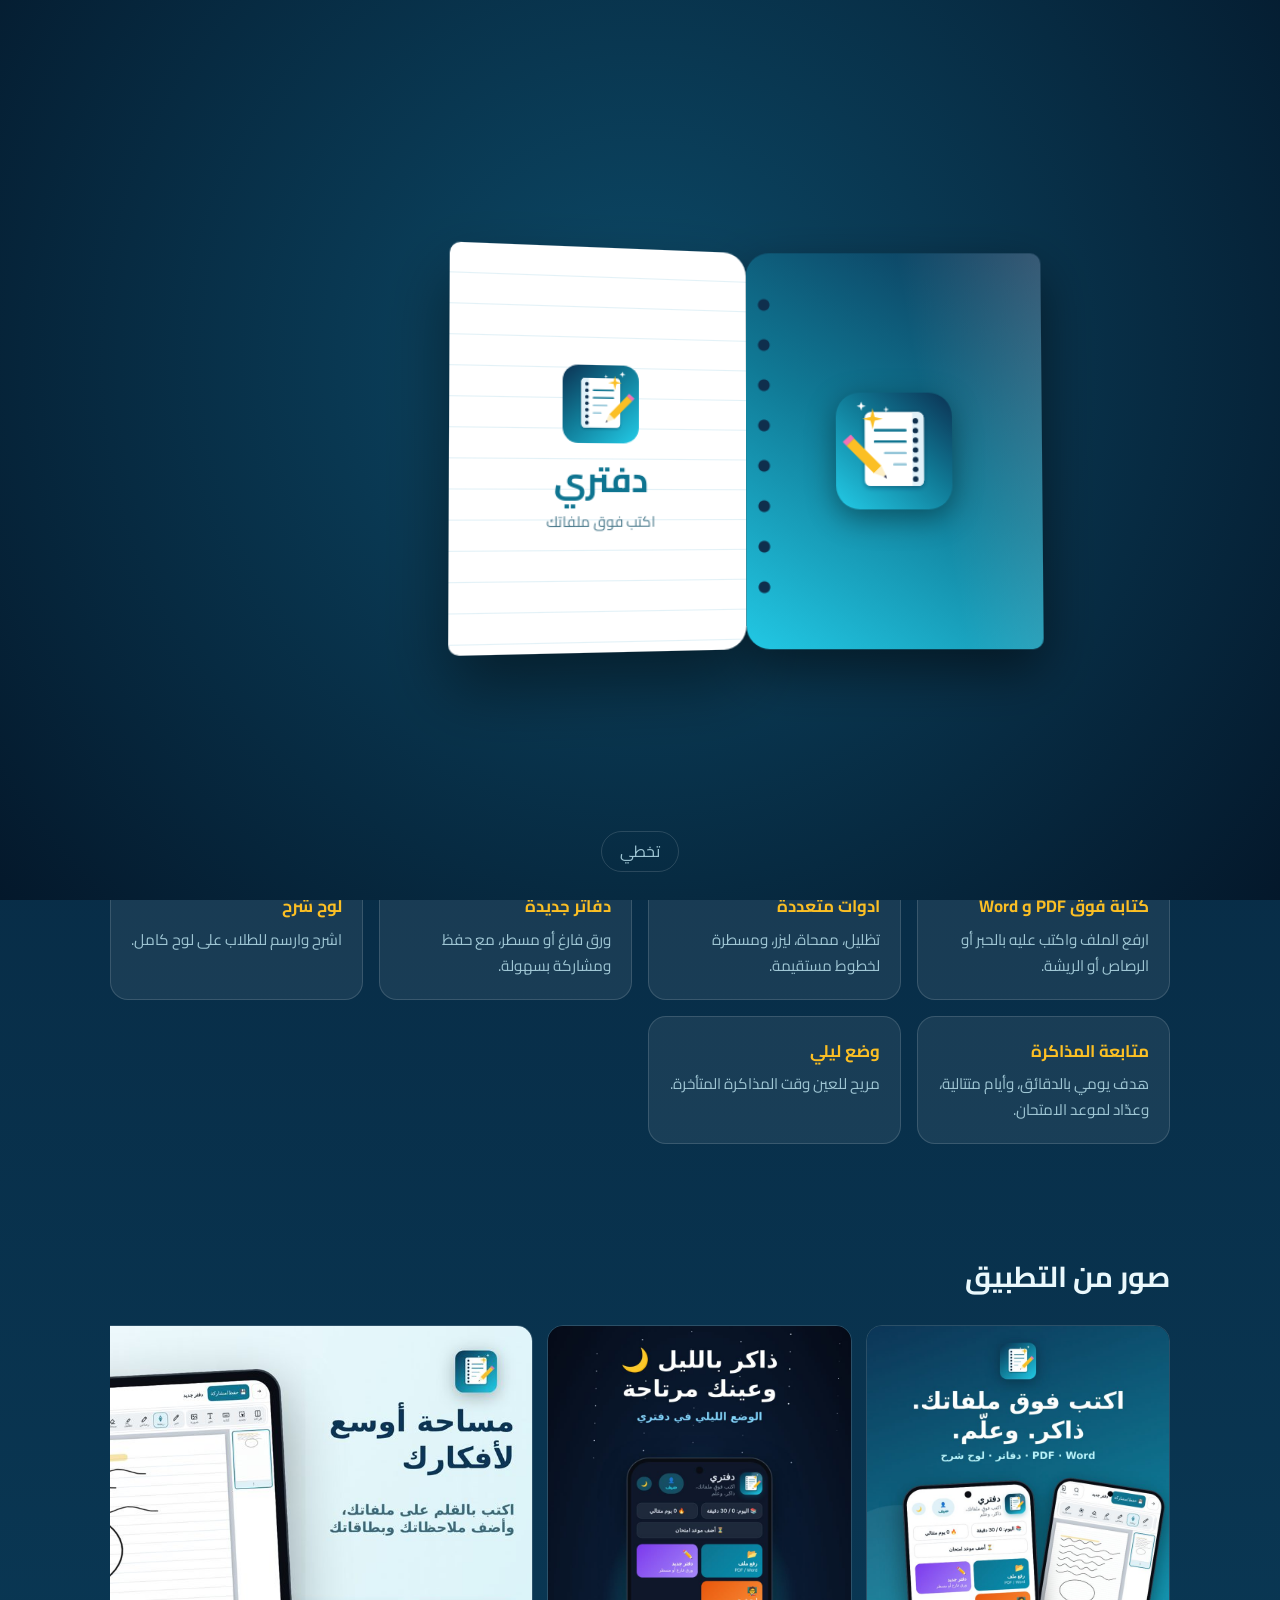
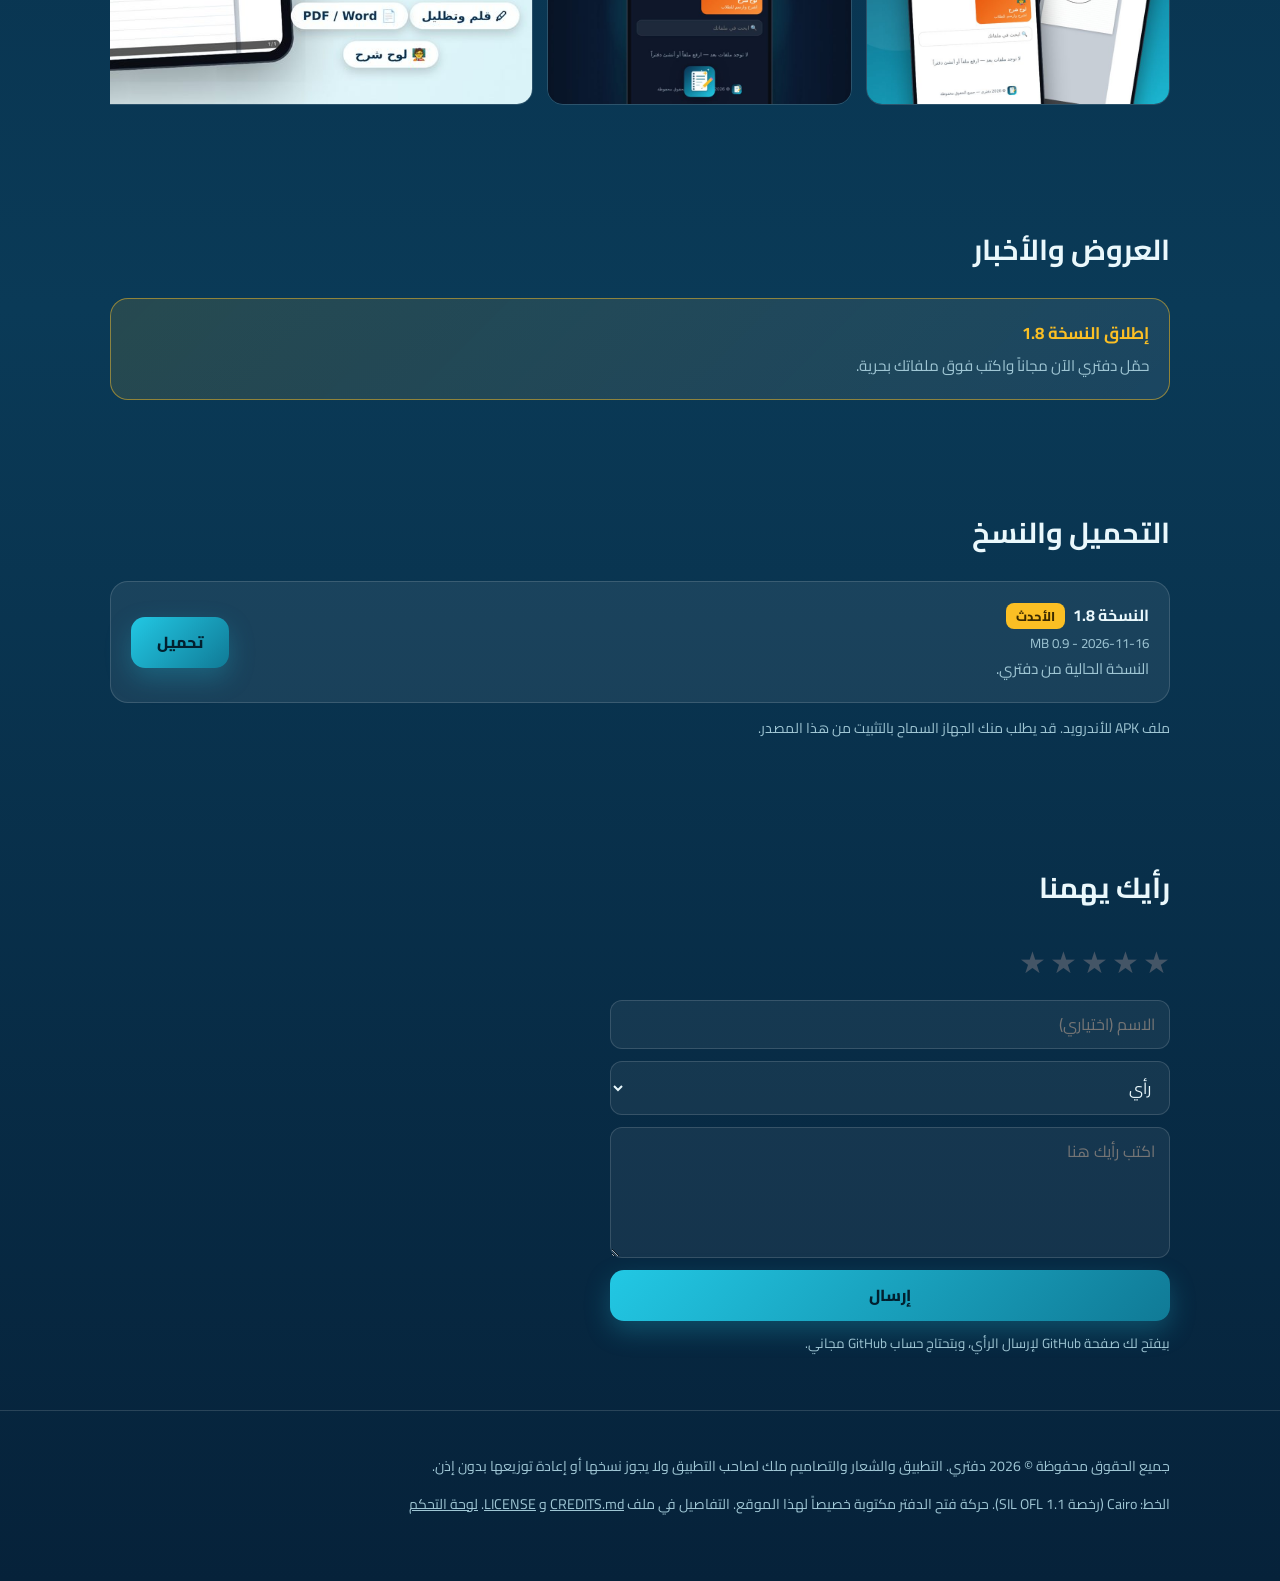
==== index.html @ f276d90c "Add files via upload" ====
<!doctype html>
<html lang="ar" dir="rtl">
<head>
<meta charset="utf-8">
<meta name="viewport" content="width=device-width, initial-scale=1">
<title>دفتري | اكتب فوق ملفاتك. ذاكر. وعلّم.</title>
<meta name="description" content="دفتري: تطبيق للكتابة فوق ملفات PDF و Word، دفاتر، ولوح شرح.">
<link rel="icon" href="assets/logo.svg">
<link rel="preconnect" href="https://fonts.googleapis.com"><link rel="preconnect" href="https://fonts.gstatic.com" crossorigin>
<link href="https://fonts.googleapis.com/css2?family=Cairo:wght@400;600;800&display=swap" rel="stylesheet">
<style>
:root{--bg:#06223a;--bg2:#0a3a57;--teal:#107a96;--cyan:#22c8e4;--gold:#fbbf24;--ink:#eaf8fc;--mute:#9fc6d4;--card:rgba(255,255,255,.07);--line:rgba(255,255,255,.14);color-scheme:dark}
*{box-sizing:border-box}html{scroll-behavior:smooth}
body{margin:0;font-family:Cairo,Tahoma,sans-serif;background:linear-gradient(180deg,var(--bg),var(--bg2) 60%,var(--bg));color:var(--ink);line-height:1.7}
a{color:inherit}.wrap{max-width:1100px;margin:auto;padding:0 20px}
/* intro notebook */
#intro{position:fixed;inset:0;z-index:99;display:grid;place-items:center;background:radial-gradient(circle at 50% 40%,#0c4a68,#04182b);transition:opacity .8s .1s,visibility 0s 1s}
#intro.done{opacity:0;visibility:hidden}
.scene{perspective:1600px}
.book{position:relative;width:min(62vw,280px);aspect-ratio:3/4;transform-style:preserve-3d;transform:rotateX(8deg) rotateY(0deg);animation:tilt 3.4s ease-in-out forwards}
.page,.cover{position:absolute;inset:0;border-radius:10px 22px 22px 10px}
.page{background:#fff;color:#0f2f4d;display:grid;place-content:center;text-align:center;box-shadow:0 30px 60px rgba(0,0,0,.45)}
.page h2{margin:.2em 0 0;font-size:2rem;color:#0e7490}.page p{margin:0;font-size:.85rem;color:#4b7a8c}
.page img{width:72px;margin:0 auto}
.page .lines{position:absolute;inset:0;border-radius:inherit;background:repeating-linear-gradient(transparent 0 27px,#d6ebf3 27px 28px);opacity:.7}
.page>*{position:relative}
.cover{background:linear-gradient(150deg,#0c3556,#107a96 50%,#22c8e4);transform-origin:right center;transform:rotateY(0);animation:open 1.7s 1s cubic-bezier(.6,.05,.2,1) forwards;backface-visibility:visible;display:grid;place-content:center;box-shadow:0 20px 50px rgba(0,0,0,.5)}
.cover img{width:110px;filter:drop-shadow(0 8px 14px rgba(0,0,0,.4))}
.cover::after{content:"";position:absolute;right:10px;top:8%;bottom:8%;width:14px;background:radial-gradient(circle,#0f2f4d 5px,transparent 6px) 0 0/14px 38px repeat-y}
.cover::before{content:"";position:absolute;inset:0;border-radius:inherit;background:linear-gradient(100deg,rgba(255,255,255,.18),transparent 40%)}
@keyframes open{to{transform:rotateY(165deg)}}
@keyframes tilt{0%{transform:rotateX(14deg) rotateY(18deg) scale(.9)}35%{transform:rotateX(6deg) rotateY(-4deg) scale(1)}100%{transform:rotateX(2deg) rotateY(14deg) translateX(-40px) scale(1.08)}}
#skip{position:absolute;bottom:28px;background:none;border:1px solid var(--line);color:var(--mute);padding:6px 18px;border-radius:99px;font:inherit;cursor:pointer}
/* layout */
header{position:sticky;top:0;z-index:5;backdrop-filter:blur(12px);background:rgba(6,34,58,.72);border-bottom:1px solid var(--line)}
header .wrap{display:flex;align-items:center;gap:16px;height:60px}
header img{width:34px;border-radius:9px}header b{font-size:1.15rem}
nav{margin-inline-start:auto;display:flex;gap:18px;font-size:.92rem}nav a{text-decoration:none;color:var(--mute)}nav a:hover{color:#fff}
.hero{padding:64px 0 40px;display:grid;grid-template-columns:1.1fr .9fr;gap:30px;align-items:center}
.hero h1{font-size:clamp(2rem,5vw,3.6rem);line-height:1.2;margin:0 0 14px;font-weight:800}
.hero h1 span{color:var(--gold)}.hero p{color:var(--mute);font-size:1.1rem;max-width:34em}
.btn{display:inline-block;background:linear-gradient(135deg,var(--cyan),var(--teal));color:#02202f;font-weight:800;padding:12px 26px;border-radius:14px;text-decoration:none;border:0;font:inherit;font-weight:800;cursor:pointer;box-shadow:0 10px 26px rgba(34,200,228,.25);transition:transform .2s}
.btn:hover{transform:translateY(-2px)}.btn.ghost{background:none;color:var(--ink);border:1px solid var(--line);box-shadow:none}
.hero img.shot{width:100%;border-radius:22px;box-shadow:0 30px 70px rgba(0,0,0,.5);animation:float 6s ease-in-out infinite}
@keyframes float{50%{transform:translateY(-10px)}}
section{padding:54px 0}h2.t{font-size:1.8rem;margin:0 0 24px}
.grid{display:grid;grid-template-columns:repeat(auto-fit,minmax(230px,1fr));gap:16px}
.card{background:var(--card);border:1px solid var(--line);border-radius:18px;padding:20px}
.card h3{margin:0 0 6px;font-size:1.05rem;color:var(--gold)}.card p{margin:0;color:var(--mute);font-size:.95rem}
.shots{display:flex;gap:14px;overflow-x:auto;padding-bottom:12px;scroll-snap-type:x mandatory}
.shots img{height:380px;border-radius:16px;scroll-snap-align:start;border:1px solid var(--line);cursor:zoom-in}
.offer{border-color:rgba(251,191,36,.5);background:linear-gradient(135deg,rgba(251,191,36,.12),var(--card))}
.ver{display:flex;flex-wrap:wrap;align-items:center;gap:14px;justify-content:space-between}
.ver small{color:var(--mute)}.tag{background:var(--gold);color:#3b2a00;border-radius:8px;padding:1px 10px;font-weight:800;font-size:.8rem;margin-inline-start:8px}
form{display:grid;gap:12px;max-width:560px}
input,textarea,select{font:inherit;color:inherit;background:rgba(255,255,255,.06);border:1px solid var(--line);border-radius:12px;padding:10px 14px;width:100%}
.stars{display:flex;flex-direction:row-reverse;justify-content:flex-end;gap:4px}.stars input{display:none}
.stars label{font-size:1.9rem;cursor:pointer;color:#456;transition:color .15s}
.stars input:checked~label,.stars label:hover,.stars label:hover~label{color:var(--gold)}
footer{border-top:1px solid var(--line);padding:30px 0 50px;color:var(--mute);font-size:.88rem}
#lb{position:fixed;inset:0;background:rgba(0,0,0,.85);display:none;place-items:center;z-index:60}#lb img{max-width:92vw;max-height:92vh;border-radius:14px}
.reveal{opacity:0;transform:translateY(24px);transition:.7s}.reveal.in{opacity:1;transform:none}
@media(max-width:760px){.hero{grid-template-columns:1fr;padding-top:36px}nav{display:none}}
@media(prefers-reduced-motion:reduce){*{animation:none!important;transition:none!important}#intro{display:none}}
</style>
</head>
<body>
<div id="intro" aria-hidden="true">
  <div class="scene"><div class="book">
    <div class="page"><div class="lines"></div><img src="assets/logo.svg" alt=""><h2>دفتري</h2><p>اكتب فوق ملفاتك</p></div>
    <div class="cover"><img src="assets/logo.svg" alt=""></div>
  </div></div>
  <button id="skip">تخطي</button>
</div>

<header><div class="wrap"><img src="assets/logo.svg" alt=""><b>دفتري</b>
<nav><a href="#features">المزايا</a><a href="#shots">الصور</a><a href="#offers">العروض</a><a href="#download">التحميل</a><a href="#feedback">رأيك</a></nav></div></header>

<main class="wrap">
<div class="hero">
  <div>
    <h1>اكتب فوق ملفاتك.<br><span>ذاكر. وعلّم.</span></h1>
    <p>دفتري تطبيق للأندرويد يخليك تكتب وترسم فوق ملفات PDF و Word، وتنشئ دفاتر فاضية أو مسطّرة، وتشرح على لوح مثل المعلم.</p>
    <p><a class="btn" id="heroDl" href="#download">تحميل التطبيق</a> <a class="btn ghost" href="#features">شو بقدر أعمل؟</a></p>
  </div>
  <img class="shot" src="assets/04_all_screens.jpg" alt="شاشات تطبيق دفتري">
</div>

<section id="features"><h2 class="t reveal">المزايا</h2>
<div class="grid">
  <div class="card reveal"><h3>كتابة فوق PDF و Word</h3><p>ارفع الملف واكتب عليه بالحبر أو الرصاص أو الريشة.</p></div>
  <div class="card reveal"><h3>أدوات متعددة</h3><p>تظليل، ممحاة، ليزر، ومسطرة لخطوط مستقيمة.</p></div>
  <div class="card reveal"><h3>دفاتر جديدة</h3><p>ورق فارغ أو مسطر، مع حفظ ومشاركة بسهولة.</p></div>
  <div class="card reveal"><h3>لوح شرح</h3><p>اشرح وارسم للطلاب على لوح كامل.</p></div>
  <div class="card reveal"><h3>متابعة المذاكرة</h3><p>هدف يومي بالدقائق، وأيام متتالية، وعدّاد لموعد الامتحان.</p></div>
  <div class="card reveal"><h3>وضع ليلي</h3><p>مريح للعين وقت المذاكرة المتأخرة.</p></div>
</div></section>

<section id="shots"><h2 class="t reveal">صور من التطبيق</h2>
<div class="shots reveal">
  <img src="assets/01_hero_teal.jpg" alt="الواجهة الرئيسية"><img src="assets/02_night.jpg" alt="الوضع الليلي"><img src="assets/03_tablet_wide.jpg" alt="التابلت"><img src="assets/05_fan.jpg" alt="الشاشات"><img src="assets/07_features.jpg" alt="المزايا"><img src="assets/08_dark_wide.jpg" alt="داكن"><img src="assets/09_story.jpg" alt="القصة">
</div></section>

<section id="offers" hidden><h2 class="t reveal">العروض والأخبار</h2><div class="grid" id="offersBox"></div></section>

<section id="download"><h2 class="t reveal">التحميل والنسخ</h2><div id="verBox" style="display:grid;gap:14px"></div>
<p style="color:var(--mute);font-size:.88rem">ملف APK للأندرويد. قد يطلب منك الجهاز السماح بالتثبيت من هذا المصدر.</p></section>

<section id="feedback"><h2 class="t reveal">رأيك يهمنا</h2>
<form id="fb">
  <div class="stars" role="radiogroup" aria-label="التقييم">
    <input type="radio" name="r" id="s5" value="5"><label for="s5">★</label><input type="radio" name="r" id="s4" value="4"><label for="s4">★</label><input type="radio" name="r" id="s3" value="3"><label for="s3">★</label><input type="radio" name="r" id="s2" value="2"><label for="s2">★</label><input type="radio" name="r" id="s1" value="1"><label for="s1">★</label>
  </div>
  <input name="n" placeholder="الاسم (اختياري)" maxlength="40">
  <select name="k"><option>رأي</option><option>مشكلة</option><option>اقتراح ميزة</option></select>
  <textarea name="m" rows="4" placeholder="اكتب رأيك هنا" required></textarea>
  <button class="btn" type="submit">إرسال</button>
  <small style="color:var(--mute)">بيفتح لك صفحة GitHub لإرسال الرأي، وبتحتاج حساب GitHub مجاني.</small>
</form></section>
</main>

<footer><div class="wrap">
  <p>جميع الحقوق محفوظة &copy; 2026 دفتري. التطبيق والشعار والتصاميم ملك لصاحب التطبيق ولا يجوز نسخها أو إعادة توزيعها بدون إذن.</p>
  <p>الخط: Cairo (رخصة SIL OFL 1.1). حركة فتح الدفتر مكتوبة خصيصاً لهذا الموقع. التفاصيل في ملف <a href="CREDITS.md">CREDITS.md</a> و <a href="LICENSE">LICENSE</a>. <a href="admin.html">لوحة التحكم</a></p>
</div></footer>
<div id="lb"><img alt=""></div>

<script>
const $=s=>document.querySelector(s),esc=t=>String(t??'').replace(/[&<>"]/g,c=>({'&':'&amp;','<':'&lt;','>':'&gt;','"':'&quot;'}[c]));
// intro
const intro=$('#intro');function endIntro(){intro.classList.add('done');document.body.style.overflow=''}
document.body.style.overflow='hidden';setTimeout(endIntro,3600);$('#skip').onclick=endIntro;
if(matchMedia('(prefers-reduced-motion:reduce)').matches)endIntro();
// reveal
const io=new IntersectionObserver(e=>e.forEach(x=>x.isIntersecting&&x.target.classList.add('in')),{threshold:.15});
function watch(){document.querySelectorAll('.reveal:not(.in)').forEach(el=>io.observe(el))}watch();
// lightbox
document.addEventListener('click',e=>{if(e.target.closest('.shots img')){$('#lb img').src=e.target.src;$('#lb').style.display='grid'}else if(e.target.closest('#lb'))$('#lb').style.display='none'});
// data
let D={};
fetch('data.json?'+Date.now()).then(r=>r.json()).then(d=>{D=d;
  const offers=(d.offers||[]).filter(o=>o.active&&(!o.ends||new Date(o.ends)>=new Date(new Date().toDateString())));
  if(offers.length){$('#offers').hidden=false;$('#offersBox').innerHTML=offers.map(o=>`<div class="card offer reveal"><h3>${esc(o.title)}</h3><p>${esc(o.text)}</p>${o.ends?`<p style="margin-top:8px;font-size:.85rem">ينتهي: ${esc(o.ends)}</p>`:''}</div>`).join('')}
  const vs=d.versions||[];
  $('#verBox').innerHTML=vs.map(v=>`<div class="card ver reveal"><div><b>النسخة ${esc(v.version)}</b>${v.version==d.latest?'<span class="tag">الأحدث</span>':''}<br><small>${esc(v.date)} ${v.size?' - '+esc(v.size):''}</small><p>${esc(v.notes)}</p></div><a class="btn ${v.version==d.latest?'':'ghost'}" href="${esc(v.url)}" download>تحميل</a></div>`).join('');
  const L=vs.find(v=>v.version==d.latest);if(L){$('#heroDl').href=L.url;$('#heroDl').textContent='تحميل النسخة '+L.version}
  watch()}).catch(()=>{});
// feedback -> GitHub issue
$('#fb').onsubmit=e=>{e.preventDefault();const f=new FormData(e.target),g=D.github||{};
  const body=`التقييم: ${f.get('r')||'-'} / 5\nالاسم: ${f.get('n')||'-'}\nالنوع: ${f.get('k')}\n\n${f.get('m')}`;
  open(`https://github.com/${g.owner}/${g.repo}/issues/new?labels=feedback&title=${encodeURIComponent('[رأي] '+f.get('k'))}&body=${encodeURIComponent(body)}`,'_blank')};
</script>
</body></html>
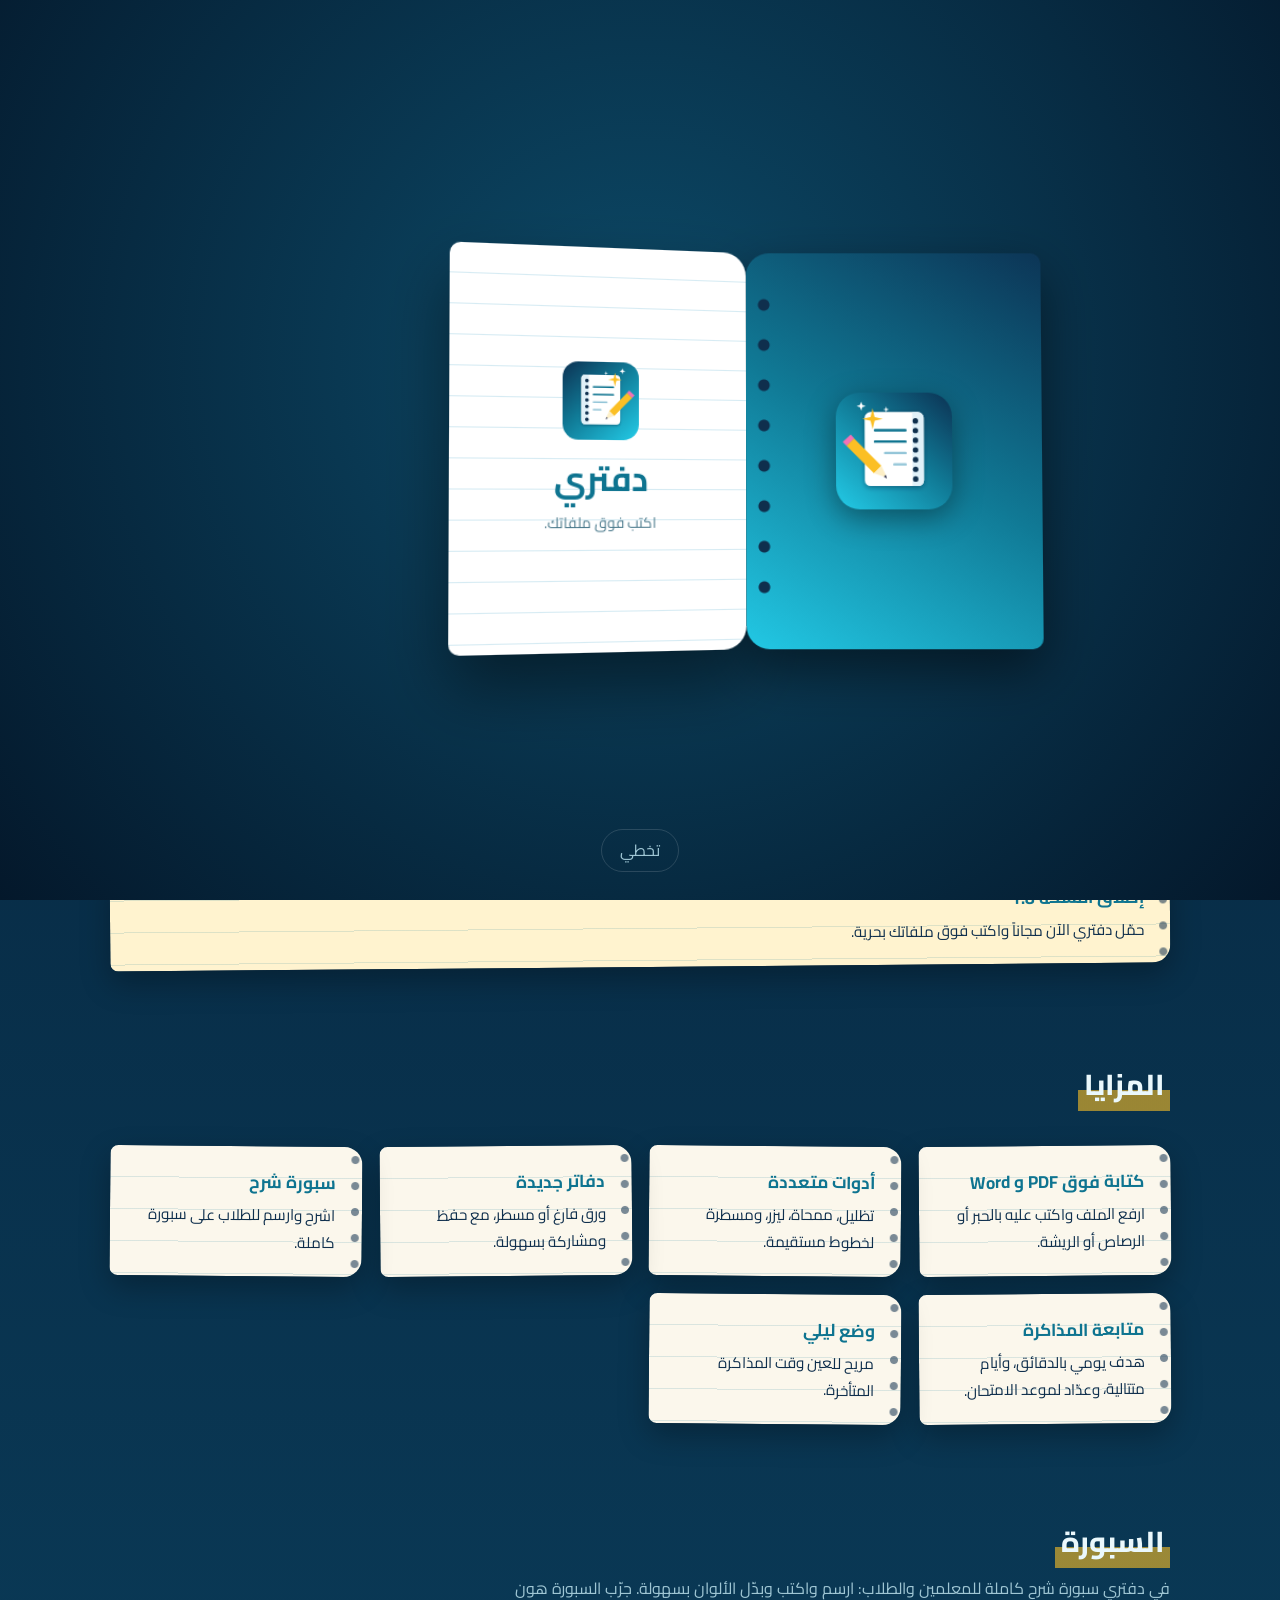
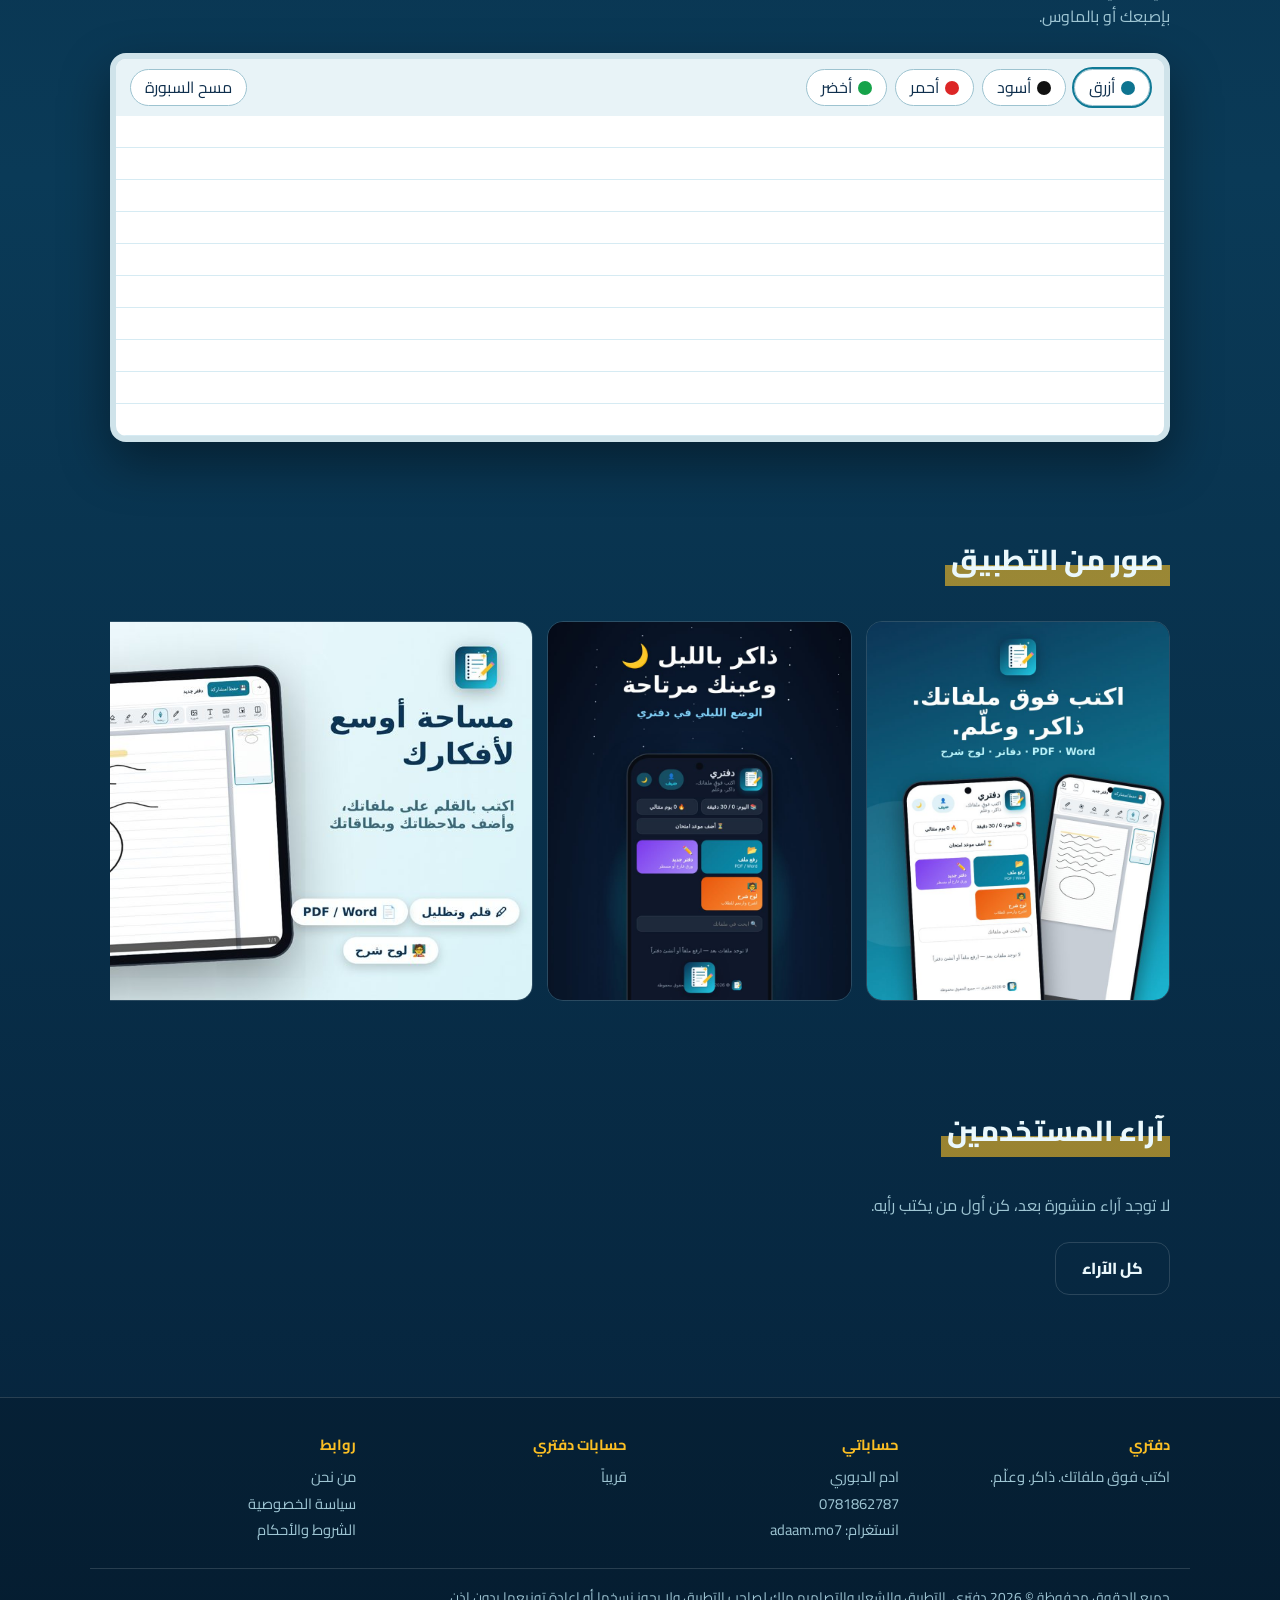
==== commit 19e5adc2: "Add files via upload" ====
--- a/index.html
+++ b/index.html
@@ -1,153 +1,6 @@
 <!doctype html>
-<html lang="ar" dir="rtl">
-<head>
-<meta charset="utf-8">
-<meta name="viewport" content="width=device-width, initial-scale=1">
-<title>دفتري | اكتب فوق ملفاتك. ذاكر. وعلّم.</title>
-<meta name="description" content="دفتري: تطبيق للكتابة فوق ملفات PDF و Word، دفاتر، ولوح شرح.">
-<link rel="icon" href="assets/logo.svg">
-<link rel="preconnect" href="https://fonts.googleapis.com"><link rel="preconnect" href="https://fonts.gstatic.com" crossorigin>
-<link href="https://fonts.googleapis.com/css2?family=Cairo:wght@400;600;800&display=swap" rel="stylesheet">
-<style>
-:root{--bg:#06223a;--bg2:#0a3a57;--teal:#107a96;--cyan:#22c8e4;--gold:#fbbf24;--ink:#eaf8fc;--mute:#9fc6d4;--card:rgba(255,255,255,.07);--line:rgba(255,255,255,.14);color-scheme:dark}
-*{box-sizing:border-box}html{scroll-behavior:smooth}
-body{margin:0;font-family:Cairo,Tahoma,sans-serif;background:linear-gradient(180deg,var(--bg),var(--bg2) 60%,var(--bg));color:var(--ink);line-height:1.7}
-a{color:inherit}.wrap{max-width:1100px;margin:auto;padding:0 20px}
-/* intro notebook */
-#intro{position:fixed;inset:0;z-index:99;display:grid;place-items:center;background:radial-gradient(circle at 50% 40%,#0c4a68,#04182b);transition:opacity .8s .1s,visibility 0s 1s}
-#intro.done{opacity:0;visibility:hidden}
-.scene{perspective:1600px}
-.book{position:relative;width:min(62vw,280px);aspect-ratio:3/4;transform-style:preserve-3d;transform:rotateX(8deg) rotateY(0deg);animation:tilt 3.4s ease-in-out forwards}
-.page,.cover{position:absolute;inset:0;border-radius:10px 22px 22px 10px}
-.page{background:#fff;color:#0f2f4d;display:grid;place-content:center;text-align:center;box-shadow:0 30px 60px rgba(0,0,0,.45)}
-.page h2{margin:.2em 0 0;font-size:2rem;color:#0e7490}.page p{margin:0;font-size:.85rem;color:#4b7a8c}
-.page img{width:72px;margin:0 auto}
-.page .lines{position:absolute;inset:0;border-radius:inherit;background:repeating-linear-gradient(transparent 0 27px,#d6ebf3 27px 28px);opacity:.7}
-.page>*{position:relative}
-.cover{background:linear-gradient(150deg,#0c3556,#107a96 50%,#22c8e4);transform-origin:right center;transform:rotateY(0);animation:open 1.7s 1s cubic-bezier(.6,.05,.2,1) forwards;backface-visibility:visible;display:grid;place-content:center;box-shadow:0 20px 50px rgba(0,0,0,.5)}
-.cover img{width:110px;filter:drop-shadow(0 8px 14px rgba(0,0,0,.4))}
-.cover::after{content:"";position:absolute;right:10px;top:8%;bottom:8%;width:14px;background:radial-gradient(circle,#0f2f4d 5px,transparent 6px) 0 0/14px 38px repeat-y}
-.cover::before{content:"";position:absolute;inset:0;border-radius:inherit;background:linear-gradient(100deg,rgba(255,255,255,.18),transparent 40%)}
-@keyframes open{to{transform:rotateY(165deg)}}
-@keyframes tilt{0%{transform:rotateX(14deg) rotateY(18deg) scale(.9)}35%{transform:rotateX(6deg) rotateY(-4deg) scale(1)}100%{transform:rotateX(2deg) rotateY(14deg) translateX(-40px) scale(1.08)}}
-#skip{position:absolute;bottom:28px;background:none;border:1px solid var(--line);color:var(--mute);padding:6px 18px;border-radius:99px;font:inherit;cursor:pointer}
-/* layout */
-header{position:sticky;top:0;z-index:5;backdrop-filter:blur(12px);background:rgba(6,34,58,.72);border-bottom:1px solid var(--line)}
-header .wrap{display:flex;align-items:center;gap:16px;height:60px}
-header img{width:34px;border-radius:9px}header b{font-size:1.15rem}
-nav{margin-inline-start:auto;display:flex;gap:18px;font-size:.92rem}nav a{text-decoration:none;color:var(--mute)}nav a:hover{color:#fff}
-.hero{padding:64px 0 40px;display:grid;grid-template-columns:1.1fr .9fr;gap:30px;align-items:center}
-.hero h1{font-size:clamp(2rem,5vw,3.6rem);line-height:1.2;margin:0 0 14px;font-weight:800}
-.hero h1 span{color:var(--gold)}.hero p{color:var(--mute);font-size:1.1rem;max-width:34em}
-.btn{display:inline-block;background:linear-gradient(135deg,var(--cyan),var(--teal));color:#02202f;font-weight:800;padding:12px 26px;border-radius:14px;text-decoration:none;border:0;font:inherit;font-weight:800;cursor:pointer;box-shadow:0 10px 26px rgba(34,200,228,.25);transition:transform .2s}
-.btn:hover{transform:translateY(-2px)}.btn.ghost{background:none;color:var(--ink);border:1px solid var(--line);box-shadow:none}
-.hero img.shot{width:100%;border-radius:22px;box-shadow:0 30px 70px rgba(0,0,0,.5);animation:float 6s ease-in-out infinite}
-@keyframes float{50%{transform:translateY(-10px)}}
-section{padding:54px 0}h2.t{font-size:1.8rem;margin:0 0 24px}
-.grid{display:grid;grid-template-columns:repeat(auto-fit,minmax(230px,1fr));gap:16px}
-.card{background:var(--card);border:1px solid var(--line);border-radius:18px;padding:20px}
-.card h3{margin:0 0 6px;font-size:1.05rem;color:var(--gold)}.card p{margin:0;color:var(--mute);font-size:.95rem}
-.shots{display:flex;gap:14px;overflow-x:auto;padding-bottom:12px;scroll-snap-type:x mandatory}
-.shots img{height:380px;border-radius:16px;scroll-snap-align:start;border:1px solid var(--line);cursor:zoom-in}
-.offer{border-color:rgba(251,191,36,.5);background:linear-gradient(135deg,rgba(251,191,36,.12),var(--card))}
-.ver{display:flex;flex-wrap:wrap;align-items:center;gap:14px;justify-content:space-between}
-.ver small{color:var(--mute)}.tag{background:var(--gold);color:#3b2a00;border-radius:8px;padding:1px 10px;font-weight:800;font-size:.8rem;margin-inline-start:8px}
-form{display:grid;gap:12px;max-width:560px}
-input,textarea,select{font:inherit;color:inherit;background:rgba(255,255,255,.06);border:1px solid var(--line);border-radius:12px;padding:10px 14px;width:100%}
-.stars{display:flex;flex-direction:row-reverse;justify-content:flex-end;gap:4px}.stars input{display:none}
-.stars label{font-size:1.9rem;cursor:pointer;color:#456;transition:color .15s}
-.stars input:checked~label,.stars label:hover,.stars label:hover~label{color:var(--gold)}
-footer{border-top:1px solid var(--line);padding:30px 0 50px;color:var(--mute);font-size:.88rem}
-#lb{position:fixed;inset:0;background:rgba(0,0,0,.85);display:none;place-items:center;z-index:60}#lb img{max-width:92vw;max-height:92vh;border-radius:14px}
-.reveal{opacity:0;transform:translateY(24px);transition:.7s}.reveal.in{opacity:1;transform:none}
-@media(max-width:760px){.hero{grid-template-columns:1fr;padding-top:36px}nav{display:none}}
-@media(prefers-reduced-motion:reduce){*{animation:none!important;transition:none!important}#intro{display:none}}
-</style>
-</head>
-<body>
-<div id="intro" aria-hidden="true">
-  <div class="scene"><div class="book">
-    <div class="page"><div class="lines"></div><img src="assets/logo.svg" alt=""><h2>دفتري</h2><p>اكتب فوق ملفاتك</p></div>
-    <div class="cover"><img src="assets/logo.svg" alt=""></div>
-  </div></div>
-  <button id="skip">تخطي</button>
-</div>
-
-<header><div class="wrap"><img src="assets/logo.svg" alt=""><b>دفتري</b>
-<nav><a href="#features">المزايا</a><a href="#shots">الصور</a><a href="#offers">العروض</a><a href="#download">التحميل</a><a href="#feedback">رأيك</a></nav></div></header>
-
-<main class="wrap">
-<div class="hero">
-  <div>
-    <h1>اكتب فوق ملفاتك.<br><span>ذاكر. وعلّم.</span></h1>
-    <p>دفتري تطبيق للأندرويد يخليك تكتب وترسم فوق ملفات PDF و Word، وتنشئ دفاتر فاضية أو مسطّرة، وتشرح على لوح مثل المعلم.</p>
-    <p><a class="btn" id="heroDl" href="#download">تحميل التطبيق</a> <a class="btn ghost" href="#features">شو بقدر أعمل؟</a></p>
-  </div>
-  <img class="shot" src="assets/04_all_screens.jpg" alt="شاشات تطبيق دفتري">
-</div>
-
-<section id="features"><h2 class="t reveal">المزايا</h2>
-<div class="grid">
-  <div class="card reveal"><h3>كتابة فوق PDF و Word</h3><p>ارفع الملف واكتب عليه بالحبر أو الرصاص أو الريشة.</p></div>
-  <div class="card reveal"><h3>أدوات متعددة</h3><p>تظليل، ممحاة، ليزر، ومسطرة لخطوط مستقيمة.</p></div>
-  <div class="card reveal"><h3>دفاتر جديدة</h3><p>ورق فارغ أو مسطر، مع حفظ ومشاركة بسهولة.</p></div>
-  <div class="card reveal"><h3>لوح شرح</h3><p>اشرح وارسم للطلاب على لوح كامل.</p></div>
-  <div class="card reveal"><h3>متابعة المذاكرة</h3><p>هدف يومي بالدقائق، وأيام متتالية، وعدّاد لموعد الامتحان.</p></div>
-  <div class="card reveal"><h3>وضع ليلي</h3><p>مريح للعين وقت المذاكرة المتأخرة.</p></div>
-</div></section>
-
-<section id="shots"><h2 class="t reveal">صور من التطبيق</h2>
-<div class="shots reveal">
-  <img src="assets/01_hero_teal.jpg" alt="الواجهة الرئيسية"><img src="assets/02_night.jpg" alt="الوضع الليلي"><img src="assets/03_tablet_wide.jpg" alt="التابلت"><img src="assets/05_fan.jpg" alt="الشاشات"><img src="assets/07_features.jpg" alt="المزايا"><img src="assets/08_dark_wide.jpg" alt="داكن"><img src="assets/09_story.jpg" alt="القصة">
-</div></section>
-
-<section id="offers" hidden><h2 class="t reveal">العروض والأخبار</h2><div class="grid" id="offersBox"></div></section>
-
-<section id="download"><h2 class="t reveal">التحميل والنسخ</h2><div id="verBox" style="display:grid;gap:14px"></div>
-<p style="color:var(--mute);font-size:.88rem">ملف APK للأندرويد. قد يطلب منك الجهاز السماح بالتثبيت من هذا المصدر.</p></section>
-
-<section id="feedback"><h2 class="t reveal">رأيك يهمنا</h2>
-<form id="fb">
-  <div class="stars" role="radiogroup" aria-label="التقييم">
-    <input type="radio" name="r" id="s5" value="5"><label for="s5">★</label><input type="radio" name="r" id="s4" value="4"><label for="s4">★</label><input type="radio" name="r" id="s3" value="3"><label for="s3">★</label><input type="radio" name="r" id="s2" value="2"><label for="s2">★</label><input type="radio" name="r" id="s1" value="1"><label for="s1">★</label>
-  </div>
-  <input name="n" placeholder="الاسم (اختياري)" maxlength="40">
-  <select name="k"><option>رأي</option><option>مشكلة</option><option>اقتراح ميزة</option></select>
-  <textarea name="m" rows="4" placeholder="اكتب رأيك هنا" required></textarea>
-  <button class="btn" type="submit">إرسال</button>
-  <small style="color:var(--mute)">بيفتح لك صفحة GitHub لإرسال الرأي، وبتحتاج حساب GitHub مجاني.</small>
-</form></section>
-</main>
-
-<footer><div class="wrap">
-  <p>جميع الحقوق محفوظة &copy; 2026 دفتري. التطبيق والشعار والتصاميم ملك لصاحب التطبيق ولا يجوز نسخها أو إعادة توزيعها بدون إذن.</p>
-  <p>الخط: Cairo (رخصة SIL OFL 1.1). حركة فتح الدفتر مكتوبة خصيصاً لهذا الموقع. التفاصيل في ملف <a href="CREDITS.md">CREDITS.md</a> و <a href="LICENSE">LICENSE</a>. <a href="admin.html">لوحة التحكم</a></p>
-</div></footer>
-<div id="lb"><img alt=""></div>
-
-<script>
-const $=s=>document.querySelector(s),esc=t=>String(t??'').replace(/[&<>"]/g,c=>({'&':'&amp;','<':'&lt;','>':'&gt;','"':'&quot;'}[c]));
-// intro
-const intro=$('#intro');function endIntro(){intro.classList.add('done');document.body.style.overflow=''}
-document.body.style.overflow='hidden';setTimeout(endIntro,3600);$('#skip').onclick=endIntro;
-if(matchMedia('(prefers-reduced-motion:reduce)').matches)endIntro();
-// reveal
-const io=new IntersectionObserver(e=>e.forEach(x=>x.isIntersecting&&x.target.classList.add('in')),{threshold:.15});
-function watch(){document.querySelectorAll('.reveal:not(.in)').forEach(el=>io.observe(el))}watch();
-// lightbox
-document.addEventListener('click',e=>{if(e.target.closest('.shots img')){$('#lb img').src=e.target.src;$('#lb').style.display='grid'}else if(e.target.closest('#lb'))$('#lb').style.display='none'});
-// data
-let D={};
-fetch('data.json?'+Date.now()).then(r=>r.json()).then(d=>{D=d;
-  const offers=(d.offers||[]).filter(o=>o.active&&(!o.ends||new Date(o.ends)>=new Date(new Date().toDateString())));
-  if(offers.length){$('#offers').hidden=false;$('#offersBox').innerHTML=offers.map(o=>`<div class="card offer reveal"><h3>${esc(o.title)}</h3><p>${esc(o.text)}</p>${o.ends?`<p style="margin-top:8px;font-size:.85rem">ينتهي: ${esc(o.ends)}</p>`:''}</div>`).join('')}
-  const vs=d.versions||[];
-  $('#verBox').innerHTML=vs.map(v=>`<div class="card ver reveal"><div><b>النسخة ${esc(v.version)}</b>${v.version==d.latest?'<span class="tag">الأحدث</span>':''}<br><small>${esc(v.date)} ${v.size?' - '+esc(v.size):''}</small><p>${esc(v.notes)}</p></div><a class="btn ${v.version==d.latest?'':'ghost'}" href="${esc(v.url)}" download>تحميل</a></div>`).join('');
-  const L=vs.find(v=>v.version==d.latest);if(L){$('#heroDl').href=L.url;$('#heroDl').textContent='تحميل النسخة '+L.version}
-  watch()}).catch(()=>{});
-// feedback -> GitHub issue
-$('#fb').onsubmit=e=>{e.preventDefault();const f=new FormData(e.target),g=D.github||{};
-  const body=`التقييم: ${f.get('r')||'-'} / 5\nالاسم: ${f.get('n')||'-'}\nالنوع: ${f.get('k')}\n\n${f.get('m')}`;
-  open(`https://github.com/${g.owner}/${g.repo}/issues/new?labels=feedback&title=${encodeURIComponent('[رأي] '+f.get('k'))}&body=${encodeURIComponent(body)}`,'_blank')};
-</script>
-</body></html>
+<html lang="ar" dir="rtl"><head><meta charset="utf-8"><meta name="viewport" content="width=device-width,initial-scale=1">
+<title>الرئيسية | دفتري</title><meta name="description" content="دفتري: اكتب فوق ملفاتك. ذاكر. وعلّم.">
+<link rel="icon" href="assets/logo.svg"><link rel="preconnect" href="https://fonts.googleapis.com"><link rel="preconnect" href="https://fonts.gstatic.com" crossorigin>
+<link href="https://fonts.googleapis.com/css2?family=Cairo:wght@400;600;800&display=swap" rel="stylesheet"><link rel="stylesheet" href="style.css"></head>
+<body data-page="index"><div id="hd"></div><main class="wrap" id="main"></main><div id="ft"></div><div id="lb"><img alt=""></div><script src="app.js"></script></body></html>
--- a/style.css
+++ b/style.css
@@ -0,0 +1,62 @@
+:root{--bg:#06223a;--bg2:#0a3a57;--teal:#107a96;--cyan:#22c8e4;--gold:#fbbf24;--ink:#eaf8fc;--mute:#9fc6d4;--line:rgba(255,255,255,.14);--paper:#fbf7ec;--pi:#0f2f4d;color-scheme:dark}
+*{box-sizing:border-box}html{scroll-behavior:smooth}
+body{margin:0;font-family:Cairo,Tahoma,sans-serif;background:linear-gradient(180deg,var(--bg),var(--bg2) 55%,var(--bg));color:var(--ink);line-height:1.8;min-height:100vh}
+a{color:inherit}.wrap{max-width:1100px;margin:auto;padding:0 20px}
+header{position:sticky;top:0;z-index:5;backdrop-filter:blur(12px);background:rgba(6,34,58,.8);border-bottom:1px solid var(--line)}
+header .wrap{display:flex;align-items:center;gap:14px;height:62px}
+.brand{display:flex;align-items:center;gap:10px;text-decoration:none;font-size:1.15rem;flex:none}.brand img{width:34px;border-radius:9px}
+nav{margin-inline-start:auto;display:flex;gap:4px;overflow-x:auto;scrollbar-width:none}nav::-webkit-scrollbar{display:none}
+nav a{text-decoration:none;color:var(--mute);padding:6px 13px;border-radius:99px;font-size:.92rem;white-space:nowrap}nav a:hover{color:#fff}nav a.on{background:var(--gold);color:#3b2a00;font-weight:800}
+h2.t,.ph h1{margin:0 0 6px;font-weight:800}h2.t{font-size:1.8rem}
+h2.t span,.ph h1 span,.hero h1 span{background:linear-gradient(transparent 62%,rgba(251,191,36,.6) 62%);padding:0 6px}
+.ph{padding:46px 0 10px}.ph h1{font-size:2.4rem}.lead{color:var(--mute);max-width:42em;margin:0 0 22px}
+section{padding:46px 0}
+.hero{padding:60px 0 30px;display:grid;grid-template-columns:1.1fr .9fr;gap:30px;align-items:center}
+.hero h1{font-size:clamp(2rem,5vw,3.6rem);line-height:1.25;margin:0 0 14px;font-weight:800}.hero h1 span{background:none;color:var(--gold)}
+.hero p{color:var(--mute);font-size:1.1rem;max-width:34em}
+.hero img.shot{width:100%;border-radius:22px;box-shadow:0 30px 70px rgba(0,0,0,.5);animation:float 6s ease-in-out infinite}
+@keyframes float{50%{transform:translateY(-10px)}}
+.btn{display:inline-block;background:linear-gradient(135deg,var(--cyan),var(--teal));color:#02202f;padding:11px 26px;border-radius:14px;text-decoration:none;border:0;font:inherit;font-weight:800;cursor:pointer;box-shadow:0 10px 26px rgba(34,200,228,.25);transition:transform .2s}
+.btn:hover{transform:translateY(-2px)}.btn.ghost{background:none;color:var(--ink);border:1px solid var(--line);box-shadow:none}
+.grid{display:grid;grid-template-columns:repeat(auto-fit,minmax(240px,1fr));gap:18px}
+.paper{position:relative;background:var(--paper);color:var(--pi);border-radius:8px 18px 18px 8px;padding:20px 26px 20px 20px;box-shadow:0 12px 30px rgba(0,0,0,.28);overflow:hidden;background-image:repeating-linear-gradient(transparent 0 31px,rgba(14,116,144,.14) 31px 32px)}
+.paper::before{content:"";position:absolute;top:0;bottom:0;right:0;width:14px;background:radial-gradient(circle,#0f2f4d 3.5px,transparent 4.5px) 50% 0/14px 26px repeat-y;opacity:.55}
+.grid .paper:nth-child(odd){transform:rotate(-.5deg)}.grid .paper:nth-child(even){transform:rotate(.5deg)}
+.paper h3{margin:0 0 4px;color:#0e7490;font-size:1.08rem}.paper p{margin:0;font-size:.95rem}
+.paper.gold{background-color:#fff3cf}.stars,.st{color:var(--gold)}.st i{font-style:normal;color:#b9b19a}
+.paper .st i{color:#c9c2ad}.who{font-weight:800;margin-top:6px;font-size:.88rem}
+.shots{display:flex;gap:14px;overflow-x:auto;padding-bottom:12px;scroll-snap-type:x mandatory}
+.shots img{height:380px;border-radius:16px;scroll-snap-align:start;border:1px solid var(--line);cursor:zoom-in}
+.ver{display:flex;flex-wrap:wrap;align-items:center;gap:14px;justify-content:space-between;margin-bottom:16px}
+.tag{background:var(--gold);color:#3b2a00;border-radius:8px;padding:1px 10px;font-weight:800;font-size:.8rem;margin-inline-start:8px}
+.prose{max-width:760px;margin:0 auto 30px;padding:26px 34px 26px 26px}.prose p{margin:0 0 10px;font-size:1rem}.prose h3{font-size:1.3rem}
+.boardbox{background:#fff;border-radius:16px;overflow:hidden;box-shadow:0 20px 50px rgba(0,0,0,.4);border:6px solid #cfe3ea}
+.tools{display:flex;gap:8px;flex-wrap:wrap;padding:10px 14px;background:#e8f3f7;color:var(--pi);align-items:center}
+.tools button{font:inherit;border:1px solid #9dc3d0;background:#fff;border-radius:99px;padding:3px 14px;cursor:pointer;display:flex;align-items:center;gap:6px;color:var(--pi)}
+.tools button i{width:14px;height:14px;border-radius:50%;display:inline-block}.tools button.on{outline:2px solid var(--teal)}
+canvas{display:block;width:100%;height:320px;touch-action:none;cursor:crosshair;background:repeating-linear-gradient(transparent 0 31px,#d6ebf3 31px 32px)}
+form{display:grid;gap:12px;max-width:560px}
+input,textarea,select{font:inherit;color:inherit;background:rgba(255,255,255,.06);border:1px solid var(--line);border-radius:12px;padding:10px 14px;width:100%}
+.starin{display:flex;flex-direction:row-reverse;justify-content:flex-end;gap:4px}.starin input{display:none}
+.starin label{font-size:1.9rem;cursor:pointer;color:#456;transition:color .15s}
+.starin input:checked~label,.starin label:hover,.starin label:hover~label{color:var(--gold)}
+footer{border-top:1px solid var(--line);margin-top:40px;padding:34px 0 20px;color:var(--mute);font-size:.92rem;background:rgba(0,0,0,.15)}
+.fg{display:grid;grid-template-columns:repeat(auto-fit,minmax(200px,1fr));gap:26px}
+footer h4{margin:0 0 6px;color:var(--gold)}footer p{margin:0}footer a{text-decoration:none}footer a:hover{color:#fff;text-decoration:underline}
+.cp{margin-top:24px;padding-top:16px;border-top:1px solid var(--line);font-size:.85rem}
+#lb{position:fixed;inset:0;background:rgba(0,0,0,.85);display:none;place-items:center;z-index:60}#lb img{max-width:92vw;max-height:92vh;border-radius:14px}
+.reveal{opacity:0;transform:translateY(24px);transition:.7s}.reveal.in{opacity:1;transform:none}
+#intro{position:fixed;inset:0;z-index:99;display:grid;place-items:center;background:radial-gradient(circle at 50% 40%,#0c4a68,#04182b);transition:opacity .8s .1s,visibility 0s 1s}
+#intro.done{opacity:0;visibility:hidden}.scene{perspective:1600px}
+.book{position:relative;width:min(62vw,280px);aspect-ratio:3/4;transform-style:preserve-3d;animation:tilt 3.4s ease-in-out forwards}
+.pg,.cover{position:absolute;inset:0;border-radius:10px 22px 22px 10px}
+.pg{background:#fff;color:#0f2f4d;display:grid;place-content:center;text-align:center;box-shadow:0 30px 60px rgba(0,0,0,.45);background-image:repeating-linear-gradient(transparent 0 27px,#d6ebf3 27px 28px)}
+.pg h2{margin:.2em 0 0;font-size:2rem;color:#0e7490}.pg p{margin:0;font-size:.85rem;color:#4b7a8c}.pg img{width:72px;margin:0 auto}
+.cover{background:linear-gradient(150deg,#0c3556,#107a96 50%,#22c8e4);transform-origin:right center;animation:open 1.7s 1s cubic-bezier(.6,.05,.2,1) forwards;display:grid;place-content:center;box-shadow:0 20px 50px rgba(0,0,0,.5)}
+.cover img{width:110px;filter:drop-shadow(0 8px 14px rgba(0,0,0,.4))}
+.cover::after{content:"";position:absolute;right:10px;top:8%;bottom:8%;width:14px;background:radial-gradient(circle,#0f2f4d 5px,transparent 6px) 0 0/14px 38px repeat-y}
+@keyframes open{to{transform:rotateY(165deg)}}
+@keyframes tilt{0%{transform:rotateX(14deg) rotateY(18deg) scale(.9)}35%{transform:rotateX(6deg) rotateY(-4deg)}100%{transform:rotateX(2deg) rotateY(14deg) translateX(-40px) scale(1.08)}}
+#skip{position:absolute;bottom:28px;background:none;border:1px solid var(--line);color:var(--mute);padding:6px 18px;border-radius:99px;font:inherit;cursor:pointer}
+@media(max-width:760px){.hero{grid-template-columns:1fr;padding-top:34px}.ph h1{font-size:1.9rem}.brand b{display:none}}
+@media(prefers-reduced-motion:reduce){*{animation:none!important;transition:none!important}#intro{display:none}}
